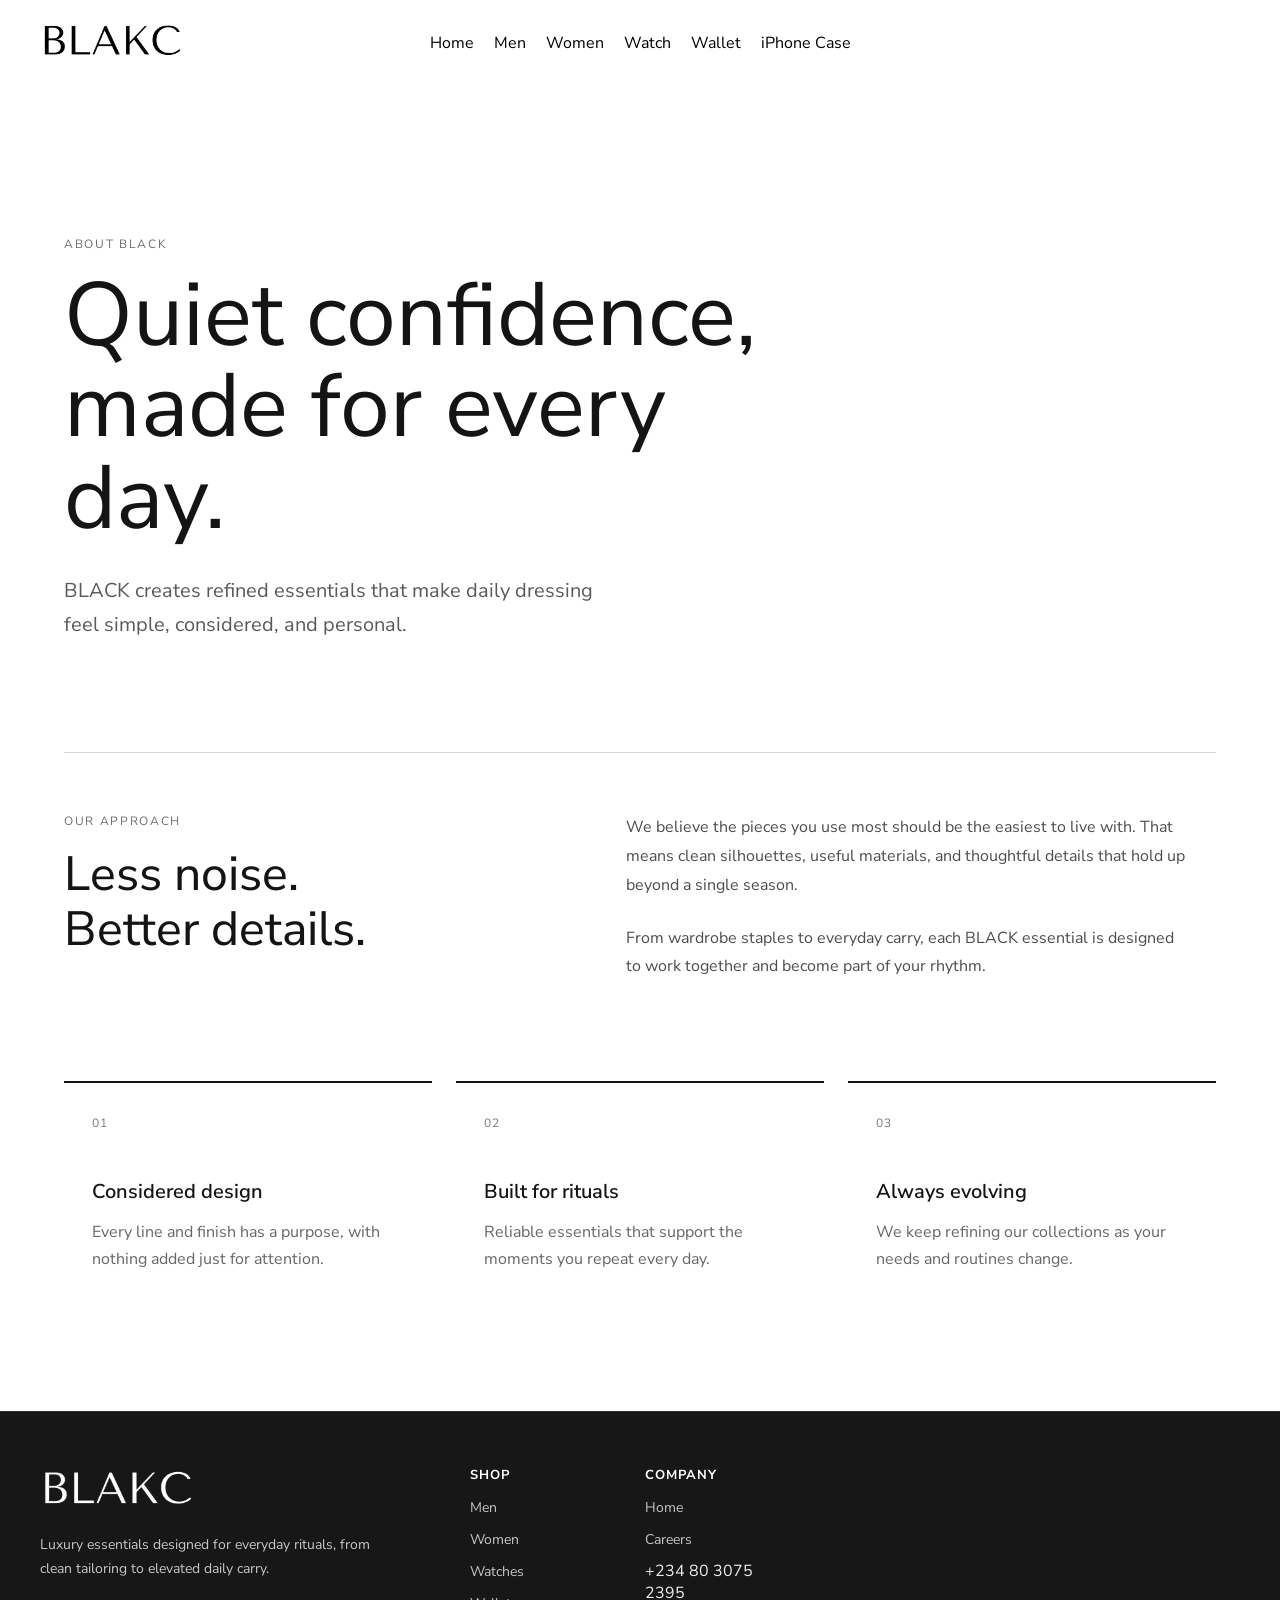
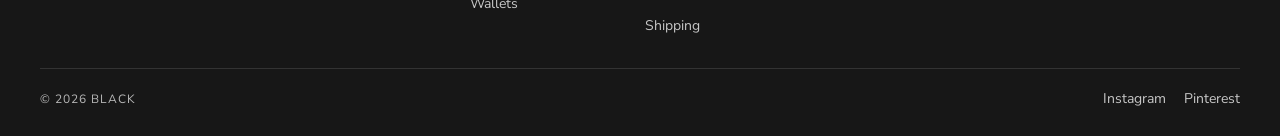
==== about.html @ 9d5fe0a2 "Added mobile newsletter popup and about page" ====
<!DOCTYPE html>
<html lang="en">
<head>
    <meta charset="UTF-8">
    <meta name="viewport" content="width=device-width, initial-scale=1.0">
    <link rel="stylesheet" href="styles/header.css">
    <link rel="stylesheet" href="styles/main.css">
    <link rel="stylesheet" href="styles/about.css">
    <link rel="preconnect" href="https://fonts.googleapis.com">
    <link rel="preconnect" href="https://fonts.gstatic.com" crossorigin>
    <link href="https://fonts.googleapis.com/css2?family=Montserrat:ital,wght@0,100..900;1,100..900&family=Nunito+Sans:ital,opsz,wght@0,6..12,200..1000;1,6..12,200..1000&display=swap" rel="stylesheet">
    <title>About | BLACK</title>
</head>
<body>
    <header class="header-main">
        <section class="left-section-header">
            <a class="about-mobile-home" href="index.html" aria-label="BLACK home">BLACK</a>
        </section>

        <section class="middle-section-header">
            <div class="img-container">
                <a href="index.html"><img class="header-img-mobile" src="Images/BLAKC_7.png" alt="BLACK logo"></a>
            </div>
        </section>

        <section class="right-section-header">
            <a href="cart.html" class="cart-icon-svg" aria-label="Shopping cart">Cart</a>
        </section>

        <section class="header-img-container">
            <a href="index.html"><img class="header-img" src="Images/BLAKC_7.png" alt="BLACK logo"></a>
        </section>

        <section class="header-list-container">
            <ul class="header-list">
                <li class="list-content-header"><a href="index.html">Home</a></li>
                <li class="list-content-header"><a href="men.html">Men</a></li>
                <li class="list-content-header"><a href="women.html">Women</a></li>
                <li class="list-content-header"><a href="watch.html">Watch</a></li>
                <li class="list-content-header"><a href="wallet.html">Wallet</a></li>
                <li class="list-content-header"><a href="iphoneCase.html">iPhone Case</a></li>
            </ul>
        </section>

        <section class="header-svg-container">
            <a class="cart-icon-svg about-cart-link" href="cart.html">Cart</a>
        </section>
    </header>

    <main class="about-page">
        <section class="about-intro">
            <p class="about-eyebrow">About BLACK</p>
            <h1>Quiet confidence, made for every day.</h1>
            <p class="about-lede">BLACK creates refined essentials that make daily dressing feel simple, considered, and personal.</p>
        </section>

        <section class="about-story" aria-labelledby="about-story-title">
            <div class="about-story-heading">
                <p class="about-eyebrow">Our approach</p>
                <h2 id="about-story-title">Less noise. Better details.</h2>
            </div>
            <div class="about-story-copy">
                <p>We believe the pieces you use most should be the easiest to live with. That means clean silhouettes, useful materials, and thoughtful details that hold up beyond a single season.</p>
                <p>From wardrobe staples to everyday carry, each BLACK essential is designed to work together and become part of your rhythm.</p>
            </div>
        </section>

        <section class="about-values" aria-label="BLACK values">
            <article>
                <span>01</span>
                <h2>Considered design</h2>
                <p>Every line and finish has a purpose, with nothing added just for attention.</p>
            </article>
            <article>
                <span>02</span>
                <h2>Built for rituals</h2>
                <p>Reliable essentials that support the moments you repeat every day.</p>
            </article>
            <article>
                <span>03</span>
                <h2>Always evolving</h2>
                <p>We keep refining our collections as your needs and routines change.</p>
            </article>
        </section>
    </main>

    <footer class="footer">
        <div class="footer-inner">
            <div class="footer-branding">
                <a href="index.html"><img src="Images/BLAKC_7.png" alt="BLACK logo" class="footer-logo"></a>
                <p>Luxury essentials designed for everyday rituals, from clean tailoring to elevated daily carry.</p>
            </div>

            <div class="footer-links">
                <div>
                    <h3>Shop</h3>
                    <ul>
                        <li><a href="men.html">Men</a></li>
                        <li><a href="women.html">Women</a></li>
                        <li><a href="watch.html">Watches</a></li>
                        <li><a href="wallet.html">Wallets</a></li>
                    </ul>
                </div>
                <div>
                    <h3>Company</h3>
                    <ul>
                        <li><a href="index.html">Home</a></li>
                        <li><a href="index.html">Careers</a></li>
                        <li>+234 80 3075 2395</li>
                        <li><a href="index.html">Shipping</a></li>
                    </ul>
                </div>
            </div>

            <form class="newsletter-form" action="#" method="post">
                <label for="newsletter-email">Newsletter</label>
                <div class="newsletter-input-row">
                    <input id="newsletter-email" type="email" name="email" placeholder="Your email address" required>
                    <button type="submit">Join</button>
                </div>
                <small>Private offers, product drops, and curated updates.</small>
            </form>
        </div>

        <div class="footer-bottom">
            <p>© 2026 BLACK</p>
            <div class="footer-socials" aria-label="Social media links">
                <a href="https://www.instagram.com/d.ayohsg/" aria-label="Instagram">Instagram</a>
                <a href="https://www.pinterest.com/thegamerdayo/" aria-label="Pinterest">Pinterest</a>
            </div>
        </div>
    </footer>
</body>
</html>
---- styles/header.css ----
*{
    box-sizing: border-box;
    margin: 0;
    padding: 0;
}
*::after,::before{
    box-sizing: border-box
}
@layer utility{
    
    /* typography */
    :root{
        --font-size-htags: calc(24 / 16 * 1rem);
        --fs-ptags: calc(15 / 16 * 1rem);
        --fs-default: calc(12 / 16 * 1em);
        --ff-ptags: 'Nunito Sans', Arial;
        --fc-default: hsl(0, 0%, 0%);
    }
    /* layout */
    :root{
        --display-flex: flex;
        --gap-space: calc(5 / 16 * 1rem);
        --gap-space-pro: calc(20 / 16 * 1rem);
        --gap-space-pro-max: calc(150 / 16 * 1rem);
        --direction: column;
    }

}
.header-main{
    display: var(--display-flex);
    align-items: center;
    padding: calc(20 / 16 * 1rem) calc(40 / 16 * 1rem);
    header {
    position: fixed;
    top: 0;
    left: 0;
    width: 100%;
    z-index: 1000;
    padding: 20px 40px;
    /* The Magic Elements */
    background: rgba(255, 255, 255, 0.15); /* Semi-transparent white */
    backdrop-filter: blur(12px);           /* Blurs the content behind the header */
    -webkit-backdrop-filter: blur(12px);   /* Safari support */
    /* Border & Depth */
    border-bottom: 1px solid rgba(255, 255, 255, 0.25); 
    box-shadow: 0 4px 30px rgba(0, 0, 0, 0.05);
}
}
.header-img-container{
    flex: 1;
}
.header-img{
    height: 100%;      
    max-height: 40px;  
    width: auto;      
    object-fit: contain;
}
.header-list-container{
     flex: 2;
}
.header-list{
    display: var(--display-flex);
    justify-content: center;
    gap: var(--gap-space-pro);
    list-style: none;
}
.list-content-header a{
   text-decoration: none;
   font-family: var(--ff-ptags);
   color: var(--fc-default);
   transition: all 0.4s ease;
}
.list-content-header a:hover{
    text-decoration: underline;

}
.header-svg-container{
    display: flex;
    flex: 1;
    gap: var(--gap-space-pro);
    align-items: center;
    justify-content: flex-end;
}
.search-icon-svg,
.cart-icon-svg,
.hamburger-menu{
    background-color: transparent;
    border: none;
    cursor: pointer;
}
@media (width > calc(915 / 16 * 1rem)) {
   .right-section-header{
    display: none;
   }
   .middle-section-header{
    display: none;
   }
   .left-section-header{
    display: none;
   }
}
@media (width < calc(915 / 16 * 1rem)) {
   .header-list-container{
    display: none;
}
    .header-img-container{
        display: none;
    }
    .header-svg-container{
        display: none;
    }
   .header-main{
    display: flex;
    justify-content: space-between;
   }
    .header-img-mobile{
        height: 100%;      
        max-height: 40px;  
        width: auto;      
        object-fit: contain;
    }
}
---- styles/main.css ----
*{
    margin: 0;
    padding: 0;
    box-sizing: border-box;
}

.hero-section{
    margin-top: calc(150 /16 * 1rem);
    margin-bottom: calc(250/ 16 * 1rem);
    width:  100%;
    display: flex;
    justify-content: center;
    align-items: center;
    text-align: center;
    color:  black;
}
.hero-content{
    display: flex;
    flex-direction: column;
    gap: calc(40 / 16 * 1rem);
    padding: 0 calc(25 / 16 * 1rem);    
}

.hero-htag{
    font-family: 'Nunito Sans', Arial, Helvetica, sans-serif;
    font-size: clamp(2rem, calc(17 / 16 * 1rem), 2.5rem);
    font-weight: 430;


}

.hero-ptag{
    line-height: calc(25 / 16 * 1rem);
    font-family: 'Nunito Sans', Arial, Helvetica, sans-serif;
    font-size: clamp(0.75rem, calc(14 / 16 * 1rem), 3rem);

}

.hero-btn{
    padding: calc(12 /16 * 1rem) calc(60 / 16 * 1rem);
    background: none;
    border-color:black;
    border-style: solid;
    border-width: 1px;
    color: black;
    transition: all 0.4s ease;
    cursor: pointer;
    text-decoration: none;
    text-align: center;
    font-family: 'Nunito Sans', Arial, Helvetica, sans-serif;
    font-size: clamp(0.70rem, calc(13 / 16 * 1rem), 2rem);
    font-family: 'Nunito Sans', Arial, Helvetica, sans-serif;
    overflow: hidden;
    position: relative;
}
.hero-btn::before{
    content: "";
    position: absolute;
    inset: 0;
    background: black;
    transform: scaleX(0);
    transform-origin: center;
    transition: all 0.4s ease;
    z-index: -1;
}
.hero-btn:hover::before{
    transform: scaleX(1);
}
.hero-btn:hover{
    color: white;
}


.hero-btn-collection{
    padding: calc(12 /16 * 1rem) calc(60 / 16 * 1rem);
    background-color: black;
    color: white;
    font-family: 'Nunito Sans', Arial, Helvetica, sans-serif;
    font-size: clamp(0.60rem, calc(13 / 16 * 1rem), 2rem);
    transition: all 0.4s ease;
    text-decoration: none;
    cursor: pointer;
}
.hero-btn-collection:hover{
    opacity: 0.7;
}
.hero-link-container{
    display: flex;
    gap: calc(25 /16 * 1rem);
    justify-content: center;
}
@media (width <= calc(400 / 16 * 1rem)){
    .hero-link-container{
        display: grid;
        grid-template-columns: repeat(1, calc(200 / 16 * 1rem));
    }
   .hero-btn-collection{
    font-size: 0.70rem;
   }
}

.newin-container{
    display: flex;
    flex-direction: column;
    gap: 1.25rem;
    margin-top: calc(55 / 16 * 1rem);
}
.header-newin-container{
    display: flex;
    align-items: center;
    justify-content: center;
}
.headertag-newin{
    font-family: 'Nunito Sans', Arial, Helvetica, sans-serif;
    font-weight: 500;
    font-size: clamp(1.25rem, 1.4rem, 1.5rem);
}
.img-container-newin{
    width: 100%;
}
.img-container-newin img{
    max-width: 100%;
    height: auto;
}
.fade-up{
    opacity: 0;
    transform: translateY(40px);
    transition: 
        all 0.4s ease;
};

.fade-up.show{
    opacity: 1;
    transform: translateY(0)
}.fade-right{
    opacity: 0;
    transform: translateX(40px);
    transition: .7s cubic-bezier(.22, 1, .36, 1);
}

.fade-right.show{
    opacity: 1;
    transform: translateX(0);
}



/* Shop by collection section */
.shop-by-collection-container{
    margin-top: calc(20/16*1rem);
}
.collection-header{
    text-align: center;
}
.content-collection{
    display: flex;
    gap: calc(40/16*1rem);
    align-items: center;
    justify-content: center;
    margin-top: calc(12/16*1rem);
    overflow: hidden;
}
.collection-img img{
    width: 100%;
    height: calc(400 / 16 * 1rem);
    object-fit: contain;
    transition: all 5s ease;
}

@media (width <= 768px)  {
    .content-collection{
        display: grid;
        grid-template-columns: 1fr;
        gap: calc(10/16*1rem);
        overflow: hidden;
        margin-top: calc(12/16*1rem);
    }
}


/* Wallet section */
.wallet-section{
    display: flex;
    align-items: center;
    justify-content: center;
    margin-top: calc(60/16*1rem);
}

@media (width <= 768px)  {
    .wallet-section{
        display: grid;
        grid-template-columns: 1fr;
        align-items: center;
        justify-content: center;
        gap: calc(10/16*1rem);
        overflow: hidden;
        margin-top: calc(12/16*1rem);
    }
}
.wallet-img{
    max-width: calc(400 / 16 * 1rem);
    display: flex;
    align-items: center;
    justify-content: center;
    }
.wallet-img img{
    width: 100%;
    height: auto;
    object-fit: contain;
}
.wallet-content{
    display: flex;
    flex-direction: column;
    gap: calc(30 / 16 * 1rem);
    padding: calc(15/16*1rem) calc(35/16*1rem);
    align-items: center;
}
.wallet-content h2{
    font-weight: 500;
}
.wallet-content p,h2{
    text-align: center;
}
.wallet-link{
    text-decoration: none;
    text-align: center;
    border: solid 1.5px hsl(0, 0%, 7%);
    font-size:calc(12/16*1rem) ;
    color: black;
    padding: calc(10/16*1rem) calc(26/16*1rem);
    position: relative;
}
.wallet-link::before{
    content: "";
    position: absolute;
    inset: 0;
    background: black;
    transform: scaleX(0);
    transform-origin: center;
    transition: all 0.4s ease;
    z-index: -1;
}
.wallet-link:hover::before{
    transform: scaleX(1);
}
.wallet-link:hover{
    color: white;
}
.wallet-txt-container{
    padding: 0.80rem ;
    display: flex;
    flex-direction: column;
    gap: calc(10/16*1rem);
}

@keyframes gentleBounce {
  0%, 100% {
    transform: translateY(0);
  }
  50% {
    transform: translateY(-15px);
  }
}

.bounce-active {
  animation: gentleBounce 1.5s ease-in-out infinite;
}

/* discount img section */

.image-container-discount{
    display: flex;
    justify-content: center;
    align-items: center;
    margin-top: calc(60/16*1rem);
}
.image-container-discount img{
    width: 100%;
    max-width: 500px;
    height: auto;
    object-fit: contain;
}

/* Customer reviews */
.customer-reviews{
    padding: calc(90 / 16 * 1rem) calc(24 / 16 * 1rem) calc(70 / 16 * 1rem);
    background: hsl(0, 0%, 97%);
}
.customer-reviews-heading{
    max-width: calc(650 / 16 * 1rem);
    margin: 0 auto calc(35 / 16 * 1rem);
    text-align: center;
}
.customer-reviews-eyebrow{
    margin-bottom: calc(8 / 16 * 1rem);
    color: hsl(0, 0%, 42%);
    font-family: 'Nunito Sans', Arial, Helvetica, sans-serif;
    font-size: calc(12 / 16 * 1rem);
    letter-spacing: 0.12em;
    text-transform: uppercase;
}
.customer-reviews-heading h2{
    font-family: 'Nunito Sans', Arial, Helvetica, sans-serif;
    font-size: clamp(1.5rem, 3vw, 2.2rem);
    font-weight: 500;
}
.customer-reviews-grid{
    display: grid;
    grid-template-columns: repeat(3, minmax(0, 1fr));
    gap: calc(22 / 16 * 1rem);
    max-width: calc(1200 / 16 * 1rem);
    margin: 0 auto;
}
.review-card{
    display: flex;
    min-height: calc(255 / 16 * 1rem);
    flex-direction: column;
    justify-content: space-between;
    gap: calc(24 / 16 * 1rem);
    padding: calc(28 / 16 * 1rem);
    background: white;
    border: 1px solid hsl(0, 0%, 89%);
    box-shadow: 0 12px 30px rgba(0, 0, 0, 0.08);
    transition: transform 0.3s ease, box-shadow 0.3s ease;
}
.review-card:hover{
    transform: translateY(-5px);
    box-shadow: 0 18px 34px rgba(0, 0, 0, 0.13);
}
.review-card-rating{
    color: hsl(42, 78%, 42%);
    font-size: calc(15 / 16 * 1rem);
    letter-spacing: 0.18em;
}
.review-card-quote{
    flex: 1;
    color: hsl(0, 0%, 17%);
    font-family: 'Nunito Sans', Arial, Helvetica, sans-serif;
    font-size: calc(15 / 16 * 1rem);
    line-height: 1.7;
}
.review-card-footer{
    display: flex;
    flex-direction: column;
    gap: calc(4 / 16 * 1rem);
    padding-top: calc(17 / 16 * 1rem);
    border-top: 1px solid hsl(0, 0%, 88%);
}
.review-card-name{
    font-family: 'Nunito Sans', Arial, Helvetica, sans-serif;
    font-size: calc(13 / 16 * 1rem);
    font-weight: 700;
}
.review-card-product{
    color: hsl(0, 0%, 48%);
    font-family: 'Nunito Sans', Arial, Helvetica, sans-serif;
    font-size: calc(12 / 16 * 1rem);
}
@media (width <= 768px){
    .customer-reviews{
        padding: calc(60 / 16 * 1rem) calc(18 / 16 * 1rem) calc(45 / 16 * 1rem);
    }
    .customer-reviews-grid{
        grid-template-columns: 1fr;
        max-width: calc(500 / 16 * 1rem);
    }
    .review-card{
        min-height: auto;
        padding: calc(24 / 16 * 1rem);
    }
}

.footer{
    background: hsl(0, 0%, 9%);
    color: hsl(0, 0%, 93%);
    padding: calc(54 / 16 * 1rem) calc(24 / 16 * 1rem) calc(28 / 16 * 1rem);
    border-top: 1px solid rgba(255, 255, 255, 0.1);
}
.footer-inner{
    max-width: calc(1200 / 16 * 1rem);
    margin: 0 auto;
    display: grid;
    grid-template-columns: 1.2fr 1fr 1.25fr;
    gap: calc(42 / 16 * 1rem);
    align-items: start;
}
.footer-branding{
    display: flex;
    flex-direction: column;
    gap: calc(18 / 16 * 1rem);
}
.footer-logo{
    width: clamp(110px, 12vw, 160px);
    height: auto;
    filter: brightness(0) invert(1);
}
.footer-branding p{
    max-width: calc(350 / 16 * 1rem);
    color: hsl(0, 0%, 78%);
    font-family: 'Nunito Sans', Arial, Helvetica, sans-serif;
    line-height: 1.7;
    font-size: calc(14 / 16 * 1rem);
}
.footer-links{
    display: grid;
    grid-template-columns: repeat(2, minmax(0, 1fr));
    gap: calc(26 / 16 * 1rem);
}
.footer-links h3{
    margin-bottom: calc(12 / 16 * 1rem);
    color: hsl(0, 0%, 100%);
    font-family: 'Nunito Sans', Arial, Helvetica, sans-serif;
    font-size: calc(13 / 16 * 1rem);
    letter-spacing: 0.08em;
    text-transform: uppercase;
}
.footer-links ul{
    list-style: none;
    display: flex;
    flex-direction: column;
    gap: calc(10 / 16 * 1rem);
}
.footer-links a,
.footer-socials a{
    color: hsl(0, 0%, 78%);
    text-decoration: none;
    font-family: 'Nunito Sans', Arial, Helvetica, sans-serif;
    font-size: calc(14 / 16 * 1rem);
    transition: color 0.25s ease;
}
.footer-links a:hover,
.footer-socials a:hover{
    color: hsl(0, 0%, 100%);
}
.newsletter-form{
    display: none;
    flex-direction: column;
    gap: calc(12 / 16 * 1rem);
}
.newsletter-form label{
    font-family: 'Nunito Sans', Arial, Helvetica, sans-serif;
    font-size: calc(12 / 16 * 1rem);
    letter-spacing: 0.12em;
    text-transform: uppercase;
    color: hsl(0, 0%, 80%);
}
.newsletter-input-row{
    display: flex;
    align-items: center;
    background: rgba(255, 255, 255, 0.04);
    border: 1px solid rgba(255, 255, 255, 0.14);
    min-height: calc(52 / 16 * 1rem);
    overflow: hidden;
}
.newsletter-input-row input{
    width: 100%;
    padding: 0 calc(18 / 16 * 1rem);
    border: none;
    background: transparent;
    color: hsl(0, 0%, 100%);
    font-family: 'Nunito Sans', Arial, Helvetica, sans-serif;
    font-size: calc(14 / 16 * 1rem);
    outline: none;
}
.newsletter-input-row input::placeholder{
    color: hsl(0, 0%, 65%);
}
.newsletter-input-row button{
    border: none;
    background: hsl(0, 0%, 100%);
    color: hsl(0, 0%, 7%);
    cursor: pointer;
    padding: 0 calc(18 / 16 * 1rem);
    min-height: calc(52 / 16 * 1rem);
    font-family: 'Nunito Sans', Arial, Helvetica, sans-serif;
    font-weight: 700;
    letter-spacing: 0.08em;
    text-transform: uppercase;
}
.newsletter-form small{
    color: hsl(0, 0%, 72%);
    font-family: 'Nunito Sans', Arial, Helvetica, sans-serif;
    font-size: calc(12 / 16 * 1rem);
    line-height: 1.5;
}
.footer-bottom{
    max-width: calc(1200 / 16 * 1rem);
    margin: calc(32 / 16 * 1rem) auto 0;
    padding-top: calc(20 / 16 * 1rem);
    border-top: 1px solid rgba(255, 255, 255, 0.12);
    display: flex;
    justify-content: space-between;
    align-items: center;
    gap: calc(18 / 16 * 1rem);
}
.footer-bottom p{
    color: hsl(0, 0%, 72%);
    font-family: 'Nunito Sans', Arial, Helvetica, sans-serif;
    font-size: calc(12 / 16 * 1rem);
    letter-spacing: 0.08em;
    text-transform: uppercase;
}
.footer-socials{
    display: flex;
    gap: calc(18 / 16 * 1rem);
    flex-wrap: wrap;
}

@media (width <= 768px){
    .footer-inner{
        grid-template-columns: 1fr;
    }
    .footer-links{
        grid-template-columns: repeat(2, minmax(0, 1fr));
    }
    .newsletter-form{
        display: flex;
    }
    .newsletter-input-row{
        flex-direction: column;
        align-items: stretch;
        background: transparent;
        border: none;
        gap: calc(10 / 16 * 1rem);
    }
    .newsletter-input-row input{
        background: rgba(255, 255, 255, 0.05);
        min-height: calc(48 / 16 * 1rem);
        border: 1px solid rgba(255, 255, 255, 0.12);
    }
    .newsletter-input-row button{
        width: 100%;
        min-height: calc(48 / 16 * 1rem);
    }
    .footer-bottom{
        flex-direction: column;
        text-align: center;
    }
}
---- styles/about.css ----
body {
    color: hsl(0, 0%, 8%);
    font-family: 'Nunito Sans', Arial, Helvetica, sans-serif;
}

.about-page {
    max-width: calc(1200 / 16 * 1rem);
    margin: 0 auto;
    padding: calc(150 / 16 * 1rem) calc(24 / 16 * 1rem) calc(110 / 16 * 1rem);
}

.about-intro {
    max-width: calc(760 / 16 * 1rem);
    padding-bottom: calc(110 / 16 * 1rem);
}

.about-eyebrow {
    margin-bottom: calc(18 / 16 * 1rem);
    color: hsl(0, 0%, 43%);
    font-size: calc(12 / 16 * 1rem);
    letter-spacing: 0.14em;
    text-transform: uppercase;
}

.about-intro h1 {
    max-width: calc(700 / 16 * 1rem);
    font-family: 'Nunito Sans', Arial, Helvetica, sans-serif;
    font-size: clamp(2.4rem, 7vw, 5.8rem);
    font-weight: 400;
    line-height: 1.02;
    text-align: left;
}

.about-lede {
    max-width: calc(560 / 16 * 1rem);
    margin-top: calc(30 / 16 * 1rem);
    color: hsl(0, 0%, 35%);
    font-size: clamp(1rem, 2vw, 1.25rem);
    line-height: 1.7;
}

.about-story {
    display: grid;
    grid-template-columns: minmax(0, 0.9fr) minmax(0, 1.1fr);
    gap: calc(80 / 16 * 1rem);
    padding: calc(60 / 16 * 1rem) 0 calc(100 / 16 * 1rem);
    border-top: 1px solid hsl(0, 0%, 84%);
}

.about-story-heading h2 {
    max-width: calc(350 / 16 * 1rem);
    font-size: clamp(1.8rem, 4vw, 3rem);
    font-weight: 450;
    line-height: 1.15;
    text-align: left;
}

.about-story-copy {
    max-width: calc(560 / 16 * 1rem);
    color: hsl(0, 0%, 30%);
    font-size: calc(16 / 16 * 1rem);
    line-height: 1.8;
}

.about-story-copy p + p {
    margin-top: calc(24 / 16 * 1rem);
}

.about-values {
    display: grid;
    grid-template-columns: repeat(3, minmax(0, 1fr));
    gap: calc(24 / 16 * 1rem);
}

.about-values article {
    min-height: calc(220 / 16 * 1rem);
    padding: calc(28 / 16 * 1rem);
    border-top: 2px solid hsl(0, 0%, 8%);
}

.about-values span {
    color: hsl(0, 0%, 48%);
    font-size: calc(12 / 16 * 1rem);
    letter-spacing: 0.12em;
}

.about-values h2 {
    margin: calc(45 / 16 * 1rem) 0 calc(14 / 16 * 1rem);
    font-size: calc(20 / 16 * 1rem);
    font-weight: 600;
    text-align: left;
}

.about-values p {
    color: hsl(0, 0%, 40%);
    line-height: 1.7;
}

.about-mobile-home {
    color: hsl(0, 0%, 8%);
    text-decoration: none;
    font-size: calc(12 / 16 * 1rem);
    letter-spacing: 0.12em;
}

.about-cart-link {
    color: hsl(0, 0%, 8%);
    text-decoration: none;
    font-family: 'Nunito Sans', Arial, Helvetica, sans-serif;
    font-size: calc(13 / 16 * 1rem);
}

@media (width <= 768px) {
    .about-page {
        padding-top: calc(100 / 16 * 1rem);
        padding-bottom: calc(70 / 16 * 1rem);
    }

    .about-intro {
        padding-bottom: calc(70 / 16 * 1rem);
    }

    .about-story,
    .about-values {
        grid-template-columns: 1fr;
    }

    .about-story {
        gap: calc(35 / 16 * 1rem);
        padding-bottom: calc(70 / 16 * 1rem);
    }

    .about-values {
        gap: calc(18 / 16 * 1rem);
    }

    .about-values article {
        min-height: auto;
    }
}

@media (width > 915px) {
    .about-mobile-home,
    .about-cart-link {
        display: none;
    }
}
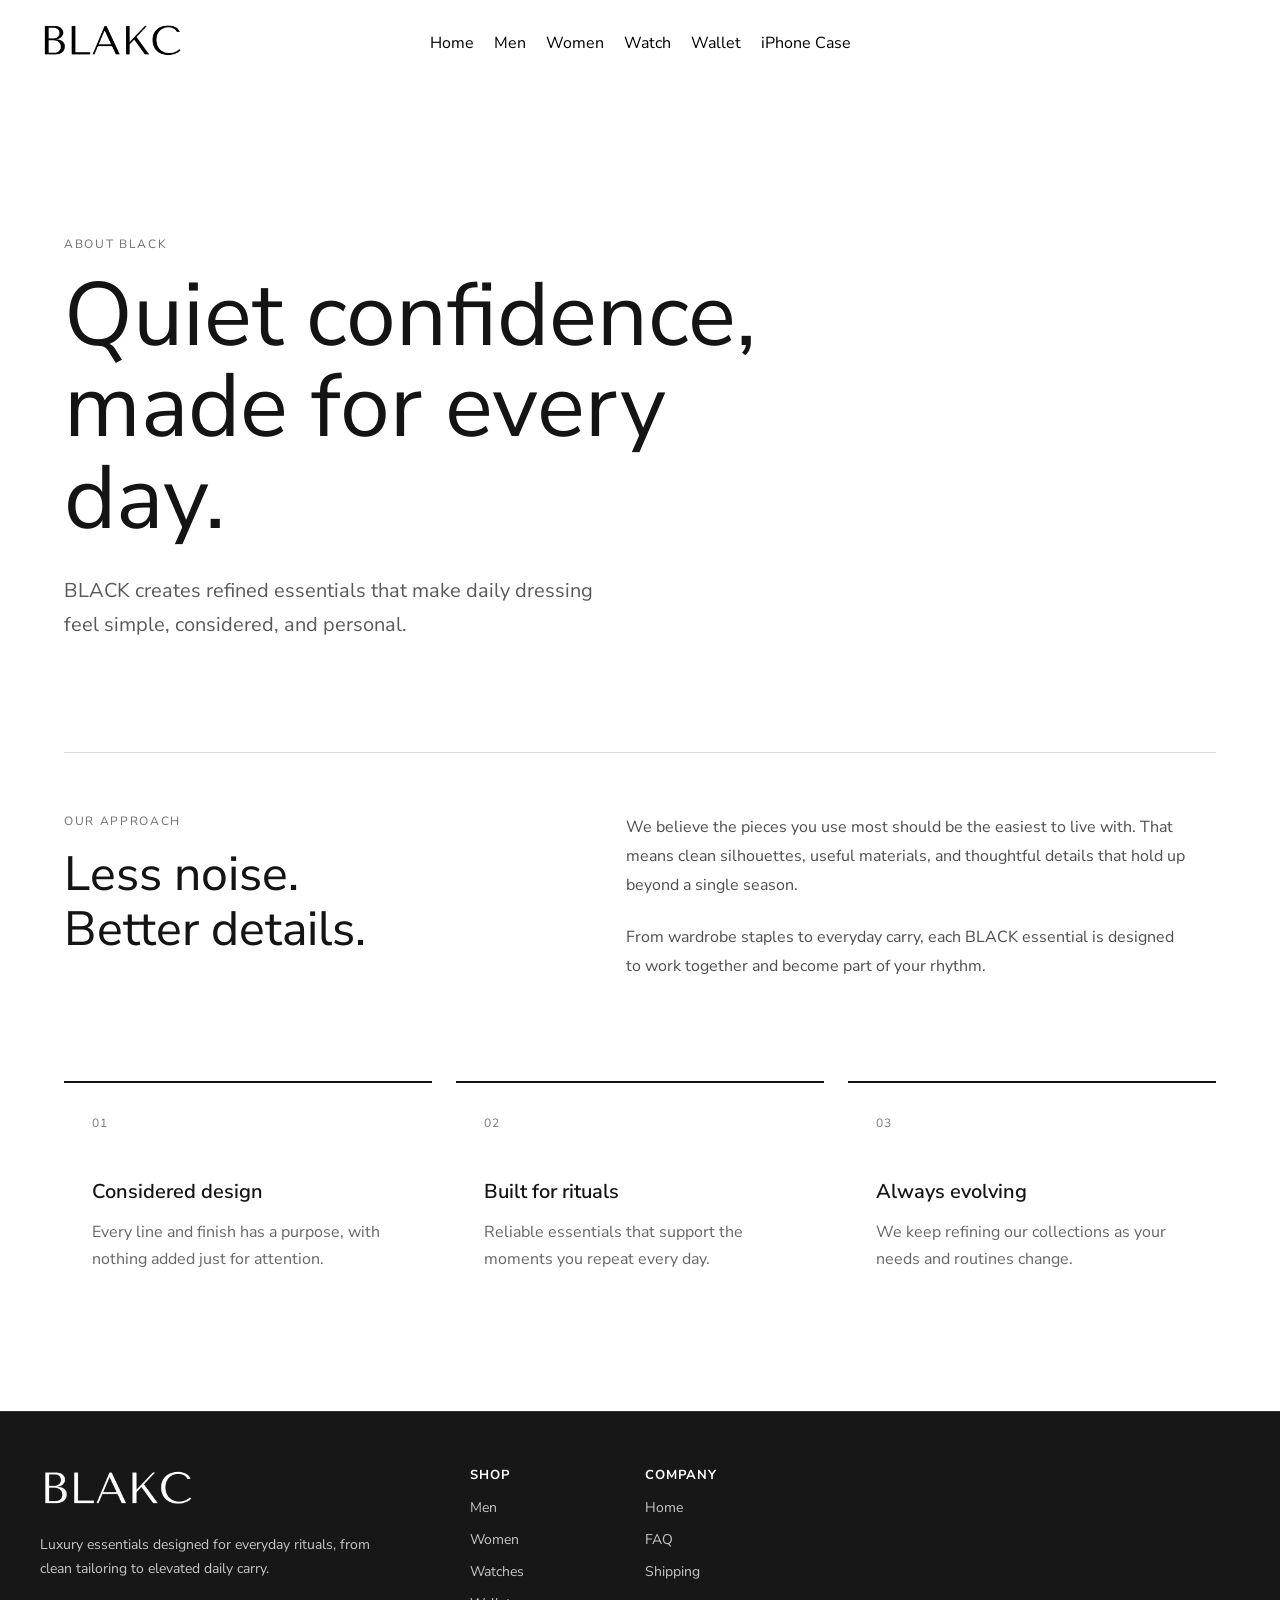
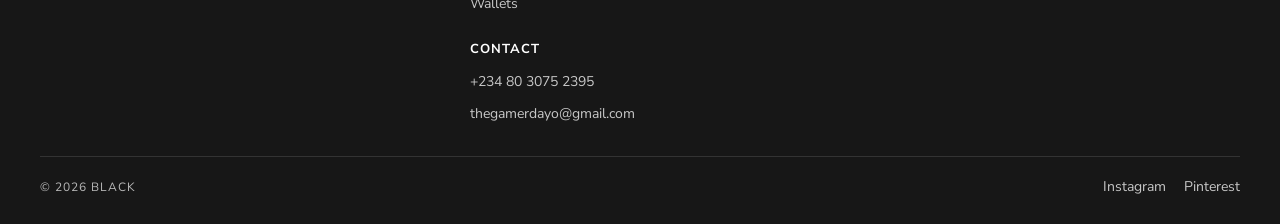
==== commit b09bb194: "Add FAQ page, enhance about page with animations, and update main layout" ====
--- a/about.html
+++ b/about.html
@@ -9,6 +9,7 @@
     <link rel="preconnect" href="https://fonts.googleapis.com">
     <link rel="preconnect" href="https://fonts.gstatic.com" crossorigin>
     <link href="https://fonts.googleapis.com/css2?family=Montserrat:ital,wght@0,100..900;1,100..900&family=Nunito+Sans:ital,opsz,wght@0,6..12,200..1000;1,6..12,200..1000&display=swap" rel="stylesheet">
+    <script type="module" src="scripts/aboutpageanimation.js"></script>
     <title>About | BLACK</title>
 </head>
 <body>
@@ -48,13 +49,13 @@
     </header>
 
     <main class="about-page">
-        <section class="about-intro">
+        <section class="about-intro reveal-element">
             <p class="about-eyebrow">About BLACK</p>
             <h1>Quiet confidence, made for every day.</h1>
             <p class="about-lede">BLACK creates refined essentials that make daily dressing feel simple, considered, and personal.</p>
         </section>
 
-        <section class="about-story" aria-labelledby="about-story-title">
+        <section class="about-story reveal-element" aria-labelledby="about-story-title">
             <div class="about-story-heading">
                 <p class="about-eyebrow">Our approach</p>
                 <h2 id="about-story-title">Less noise. Better details.</h2>
@@ -66,17 +67,17 @@
         </section>
 
         <section class="about-values" aria-label="BLACK values">
-            <article>
+            <article class="reveal-element">
                 <span>01</span>
                 <h2>Considered design</h2>
                 <p>Every line and finish has a purpose, with nothing added just for attention.</p>
             </article>
-            <article>
+            <article class="reveal-element">
                 <span>02</span>
                 <h2>Built for rituals</h2>
                 <p>Reliable essentials that support the moments you repeat every day.</p>
             </article>
-            <article>
+            <article class="reveal-element">
                 <span>03</span>
                 <h2>Always evolving</h2>
                 <p>We keep refining our collections as your needs and routines change.</p>
@@ -105,9 +106,17 @@
                     <h3>Company</h3>
                     <ul>
                         <li><a href="index.html">Home</a></li>
-                        <li><a href="index.html">Careers</a></li>
-                        <li>+234 80 3075 2395</li>
+                        <li><a href="faq.html">FAQ</a></li>
                         <li><a href="index.html">Shipping</a></li>
+                    </ul>
+                </div>
+
+                <div>
+                    <h3>Contact</h3>
+
+                    <ul>
+                        <li><a href="tel:+234 80 3075 2395">+234 80 3075 2395</a></li>
+                        <li><a href="mailto:thegamerdayo@gmail.com">thegamerdayo@gmail.com</a></li>
                     </ul>
                 </div>
             </div>
@@ -130,5 +139,13 @@
             </div>
         </div>
     </footer>
+
+    <a class="mobile-cart-bubble" href="cart.html" aria-label="View shopping cart">
+        <svg xmlns="http://www.w3.org/2000/svg" viewBox="0 0 24 24" aria-hidden="true">
+            <path d="M0 0h24v24H0z" fill="none" />
+            <path d="M19 7h-3V6a4 4 0 0 0-8 0v1H5a1 1 0 0 0-1 1v11a3 3 0 0 0 3 3h10a3 3 0 0 0 3-3V8a1 1 0 0 0-1-1m-9-1a2 2 0 0 1 4 0v1h-4Zm8 13a1 1 0 0 1-1 1H7a1 1 0 0 1-1-1V9h2v1a1 1 0 0 0 2 0V9h4v1a1 1 0 0 0 2 0V9h2Z" />
+        </svg>
+        <span>0</span>
+    </a>
 </body>
 </html>
--- a/styles/main.css
+++ b/styles/main.css
@@ -3,6 +3,15 @@
     padding: 0;
     box-sizing: border-box;
 }
+html{
+    font-size: 100%;
+    scroll-behavior: smooth;
+    box-sizing: inherit;
+}
+html,body{
+    overflow-x: clip;
+}
+
 
 .hero-section{
     margin-top: calc(150 /16 * 1rem);
@@ -122,17 +131,8 @@
     max-width: 100%;
     height: auto;
 }
-.fade-up{
-    opacity: 0;
-    transform: translateY(40px);
-    transition: 
-        all 0.4s ease;
-};
-
-.fade-up.show{
-    opacity: 1;
-    transform: translateY(0)
-}.fade-right{
+
+.fade-right{
     opacity: 0;
     transform: translateX(40px);
     transition: .7s cubic-bezier(.22, 1, .36, 1);
@@ -505,6 +505,9 @@
     gap: calc(18 / 16 * 1rem);
     flex-wrap: wrap;
 }
+.mobile-cart-bubble{
+    display: none;
+}
 
 @media (width <= 768px){
     .footer-inner{
@@ -536,4 +539,38 @@
         flex-direction: column;
         text-align: center;
     }
+    .mobile-cart-bubble{
+        position: fixed;
+        right: calc(18 / 16 * 1rem);
+        bottom: calc(18 / 16 * 1rem);
+        z-index: 1100;
+        display: flex;
+        width: calc(56 / 16 * 1rem);
+        height: calc(56 / 16 * 1rem);
+        align-items: center;
+        justify-content: center;
+        border-radius: 50%;
+        background: hsl(0, 0%, 8%);
+        box-shadow: 0 8px 24px rgba(0, 0, 0, 0.22);
+    }
+    .mobile-cart-bubble svg{
+        width: calc(25 / 16 * 1rem);
+        height: calc(25 / 16 * 1rem);
+        fill: hsl(0, 0%, 100%);
+    }
+    .mobile-cart-bubble span{
+        position: absolute;
+        top: calc(-3 / 16 * 1rem);
+        right: calc(-3 / 16 * 1rem);
+        display: grid;
+        width: calc(20 / 16 * 1rem);
+        height: calc(20 / 16 * 1rem);
+        place-items: center;
+        border-radius: 50%;
+        background: hsl(42, 78%, 42%);
+        color: hsl(0, 0%, 100%);
+        font-family: 'Nunito Sans', Arial, Helvetica, sans-serif;
+        font-size: calc(11 / 16 * 1rem);
+        font-weight: 700;
+    }
 }
--- a/styles/about.css
+++ b/styles/about.css
@@ -109,6 +109,22 @@
     font-family: 'Nunito Sans', Arial, Helvetica, sans-serif;
     font-size: calc(13 / 16 * 1rem);
 }
+/* Scroll animation */
+
+.reveal-element {
+  opacity: 0;
+  transform: translateY(15px);
+  transition: transform 1s cubic-bezier(0.25, 1, 0.5, 1), 
+              opacity 1s cubic-bezier(0.25, 1, 0.5, 1);
+  will-change: transform, opacity;
+}
+
+
+.reveal-element.is-visible {
+  opacity: 1;
+  transform: translateY(0);
+}
+
 
 @media (width <= 768px) {
     .about-page {
